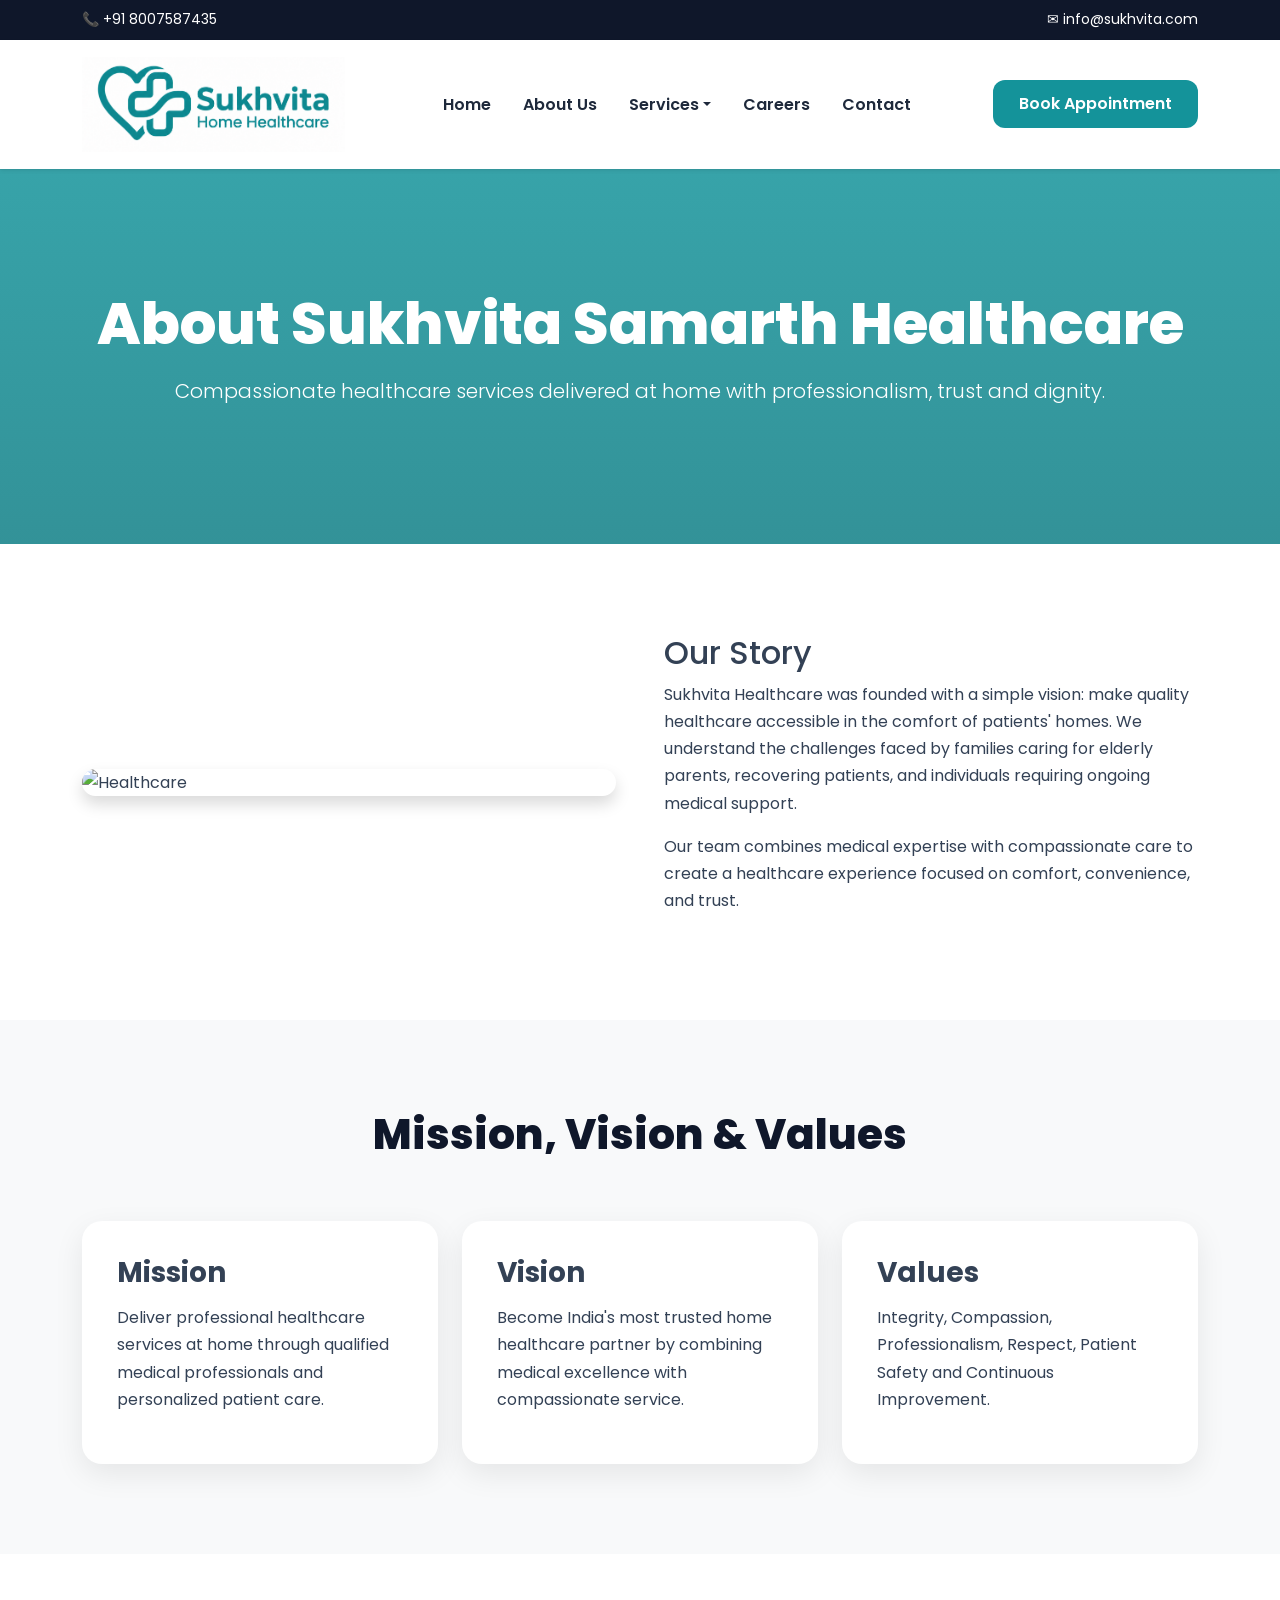
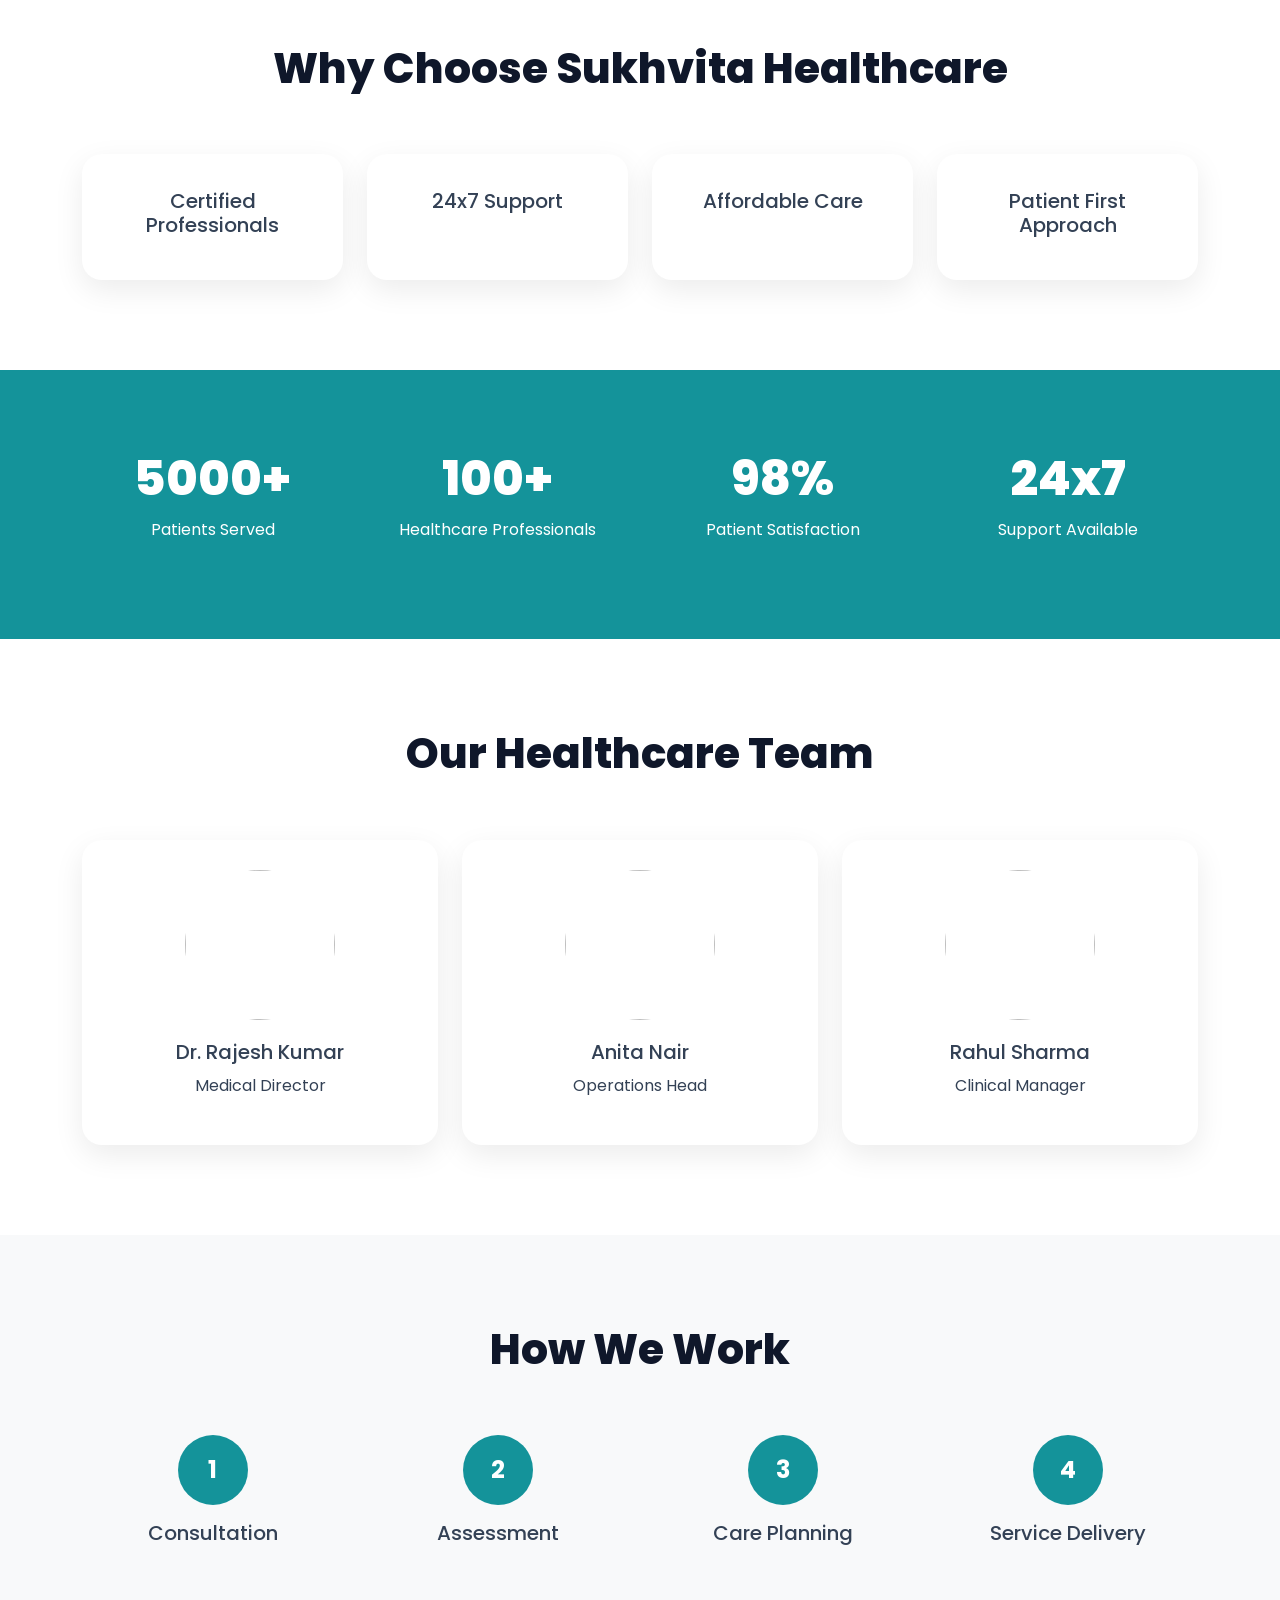
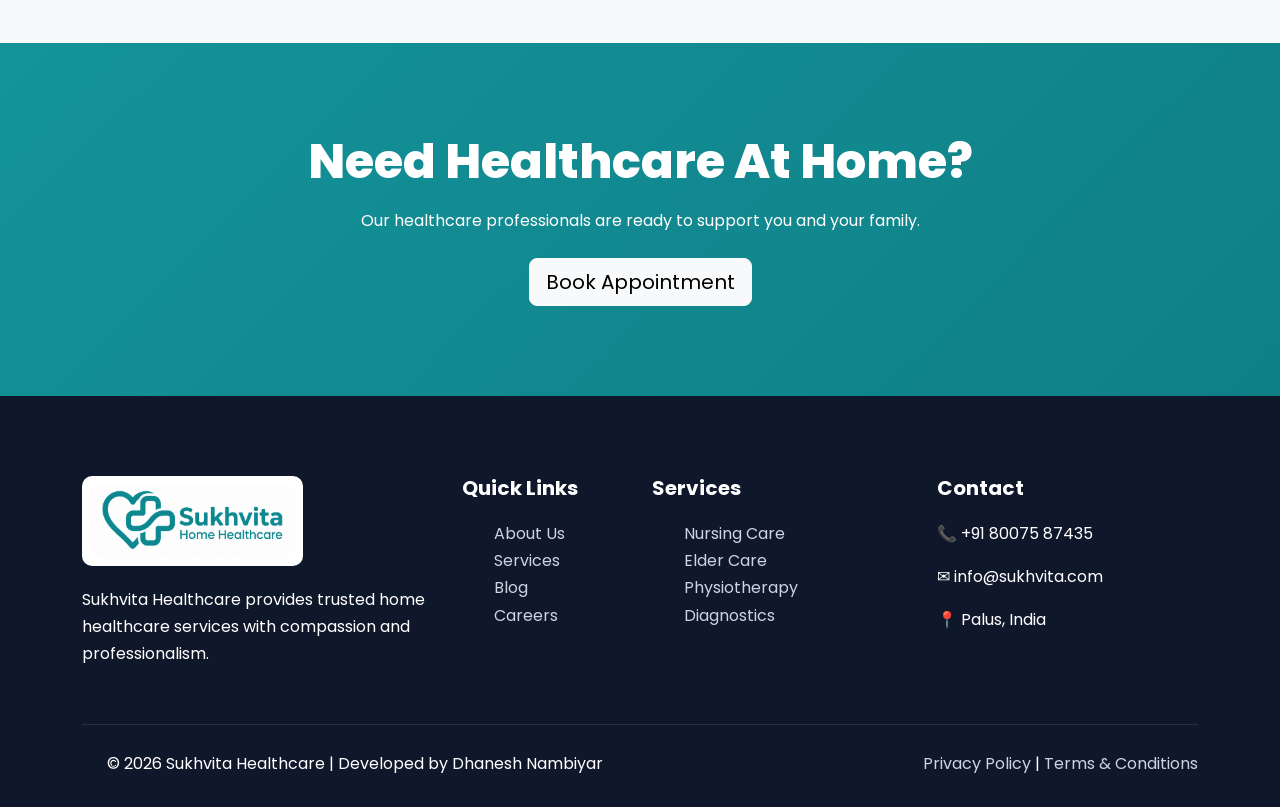
==== about.html @ 696191a9 "Initial commit" ====
<!DOCTYPE html>
<html lang="en">
<head>
<meta charset="UTF-8">
<meta name="viewport" content="width=device-width, initial-scale=1.0">
<title>About Us | Sukhvita Healthcare</title>

<link href="https://fonts.googleapis.com/css2?family=Poppins:wght@300;400;500;600;700;800&display=swap" rel="stylesheet">
<link href="https://cdn.jsdelivr.net/npm/bootstrap@5.3.3/dist/css/bootstrap.min.css" rel="stylesheet">
<link rel="stylesheet" href="css/styles.css">
</head>

<body>
<!-- Top bar Start -->
<div class="top-bar">
  <div class="container d-flex justify-content-between">
    <div>📞 +91 8007587435</div>
    <div>✉ info@sukhvita.com</div>
  </div>
</div>
<!-- Top bar Start -->

<!-- Navbar Start -->
<nav class="navbar navbar-expand-lg navbar-light bg-white sticky-top shadow-sm">
<div class="container">
<a class="navbar-brand" href="index.html">
<img src="images/logo.png" alt="Sukhvita Healthcare">
</a>

<button class="navbar-toggler" type="button" data-bs-toggle="collapse" data-bs-target="#navbarNav">
<span class="navbar-toggler-icon"></span>
</button>

<div class="collapse navbar-collapse" id="navbarNav">
<ul class="navbar-nav mx-auto">

<li class="nav-item"><a class="nav-link" href="index.html">Home</a></li>
<li class="nav-item"><a class="nav-link active" href="about.html">About Us</a></li>

<li class="nav-item dropdown">
<a class="nav-link dropdown-toggle" href="#" role="button" data-bs-toggle="dropdown">Services</a>
<ul class="dropdown-menu">
<li><a class="dropdown-item" href="nursing-care.html">Nursing Care</a></li>
<li><a class="dropdown-item" href="elder-care.html">Elder Care</a></li>
<li><a class="dropdown-item" href="physiotherapy.html">Physiotherapy</a></li>
<li><a class="dropdown-item" href="diagnostics.html">Diagnostics</a></li>
<li><a class="dropdown-item" href="caregiver.html">Caregiver Services</a></li>
<li><a class="dropdown-item" href="doctor-visit.html">Doctor Visit</a></li>
<li><a class="dropdown-item" href="medical-equipment.html">Medical Equipment Rental</a></li>
</ul>
</li>

<li class="nav-item"><a class="nav-link" href="careers.html">Careers</a></li>
<li class="nav-item"><a class="nav-link" href="contact.html">Contact</a></li>

</ul>

<a href="book-appointment.html" class="btn btn-brand">Book Appointment</a>
</div>
</div>
</nav>

<!-- Navbar End -->

<section class="page-hero">
<div class="container">
<h1>About Sukhvita Samarth Healthcare</h1>
<p class="lead mt-3">Compassionate healthcare services delivered at home with professionalism, trust and dignity.</p>
</div>
</section>

<section class="page-section">
<div class="container">
<div class="row align-items-center g-5">
<div class="col-lg-6">
<img class="img-fluid rounded-4 shadow" src="https://images.unsplash.com/photo-1584515933487-779824d29309?w=1200" alt="Healthcare">
</div>
<div class="col-lg-6">
<h2>Our Story</h2>
<p>
Sukhvita Healthcare was founded with a simple vision: make quality healthcare accessible in the comfort of patients' homes.
We understand the challenges faced by families caring for elderly parents, recovering patients, and individuals requiring ongoing medical support.
</p>
<p>
Our team combines medical expertise with compassionate care to create a healthcare experience focused on comfort, convenience, and trust.
</p>
</div>
</div>
</div>
</section>

<section class="page-section bg-light">
<div class="container">
<div class="section-heading">
<h2>Mission, Vision & Values</h2>
</div>

<div class="row g-4">
<div class="col-lg-4">
<div class="info-card">
<h3>Mission</h3>
<p>Deliver professional healthcare services at home through qualified medical professionals and personalized patient care.</p>
</div>
</div>

<div class="col-lg-4">
<div class="info-card">
<h3>Vision</h3>
<p>Become India's most trusted home healthcare partner by combining medical excellence with compassionate service.</p>
</div>
</div>

<div class="col-lg-4">
<div class="info-card">
<h3>Values</h3>
<p>Integrity, Compassion, Professionalism, Respect, Patient Safety and Continuous Improvement.</p>
</div>
</div>
</div>
</div>
</section>

<section class="page-section">
<div class="container">
<div class="section-heading">
<h2>Why Choose Sukhvita Healthcare</h2>
</div>

<div class="row g-4">
<div class="col-md-3"><div class="feature-box"><h5>Certified Professionals</h5></div></div>
<div class="col-md-3"><div class="feature-box"><h5>24x7 Support</h5></div></div>
<div class="col-md-3"><div class="feature-box"><h5>Affordable Care</h5></div></div>
<div class="col-md-3"><div class="feature-box"><h5>Patient First Approach</h5></div></div>
</div>
</div>
</section>

<section class="stats-section">
<div class="container">
<div class="row text-center">
<div class="col-md-3 stat-box"><h2>5000+</h2><p>Patients Served</p></div>
<div class="col-md-3 stat-box"><h2>100+</h2><p>Healthcare Professionals</p></div>
<div class="col-md-3 stat-box"><h2>98%</h2><p>Patient Satisfaction</p></div>
<div class="col-md-3 stat-box"><h2>24x7</h2><p>Support Available</p></div>
</div>
</div>
</section>

<section class="page-section">
<div class="container">
<div class="section-heading">
<h2>Our Healthcare Team</h2>
</div>

<div class="row g-4">
<div class="col-md-4">
<div class="team-card">
<img src="https://randomuser.me/api/portraits/men/32.jpg" alt="">
<h5>Dr. Rajesh Kumar</h5>
<p>Medical Director</p>
</div>
</div>

<div class="col-md-4">
<div class="team-card">
<img src="https://randomuser.me/api/portraits/women/44.jpg" alt="">
<h5>Anita Nair</h5>
<p>Operations Head</p>
</div>
</div>

<div class="col-md-4">
<div class="team-card">
<img src="https://randomuser.me/api/portraits/men/68.jpg" alt="">
<h5>Rahul Sharma</h5>
<p>Clinical Manager</p>
</div>
</div>
</div>
</div>
</section>

<section class="page-section bg-light">
<div class="container">
<div class="section-heading">
<h2>How We Work</h2>
</div>

<div class="row text-center">
<div class="col-md-3"><div class="timeline-number">1</div><h5 class="mt-3">Consultation</h5></div>
<div class="col-md-3"><div class="timeline-number">2</div><h5 class="mt-3">Assessment</h5></div>
<div class="col-md-3"><div class="timeline-number">3</div><h5 class="mt-3">Care Planning</h5></div>
<div class="col-md-3"><div class="timeline-number">4</div><h5 class="mt-3">Service Delivery</h5></div>
</div>
</div>
</section>

<section class="cta-section">
<div class="container">
<h2>Need Healthcare At Home?</h2>
<p class="mt-3 mb-4">Our healthcare professionals are ready to support you and your family.</p>
<a href="book-appointment.html" class="btn btn-light btn-lg">Book Appointment</a>
</div>
</section>

<!--Footer Start-->
<footer>
<div class="container">
<div class="row">

<div class="col-lg-4">
<img src="images/logo.png" class="footer-logo" alt="Logo">
<p>Sukhvita Healthcare provides trusted home healthcare services with compassion and professionalism.</p>
</div>

<div class="col-lg-2">
<h5 class="footer-title">Quick Links</h5>
<ul>
<li><a href="about.html">About Us</a></li>
<li><a href="services.html">Services</a></li>
<li><a href="blog.html">Blog</a></li>
<li><a href="careers.html">Careers</a></li>
</ul>
</div>

<div class="col-lg-3">
<h5 class="footer-title">Services</h5>
<ul>
<li><a href="nursing-care.html">Nursing Care</a></li>
<li><a href="elder-care.html">Elder Care</a></li>
<li><a href="physiotherapy.html">Physiotherapy</a></li>
<li><a href="diagnostics.html">Diagnostics</a></li>
</ul>
</div>

<div class="col-lg-3">
<h5 class="footer-title">Contact</h5>
<p>📞 +91 80075 87435</p>
<p>✉ info@sukhvita.com</p>
<p>📍 Palus, India</p>
</div>

</div>

<div class="footer-bottom">
<div class="row">
<div class="col-md-6">© 2026 Sukhvita Healthcare | Developed by Dhanesh Nambiyar</div>
<div class="col-md-6 text-md-end">
<a href="privacy-policy.html">Privacy Policy</a> |
<a href="terms-conditions.html">Terms & Conditions</a>
</div>
</div>
</div>

</div>
</footer>

<!-- Footer End -->

<script src="https://cdn.jsdelivr.net/npm/bootstrap@5.3.3/dist/js/bootstrap.bundle.min.js"></script>
</body>
</html>
---- css/styles.css ----
/* ==================================================
   Swami Samarth Healthcare - Enterprise Theme
   Portea Inspired Healthcare UI
   ================================================== */

:root{
  --primary:#14939A;
  --primary-dark:#0F7F86;
  --primary-light:#EAF9FA;
  --secondary:#0F172A;
  --accent:#22C55E;
  --white:#FFFFFF;
  --light:#F8FAFC;
  --gray:#64748B;
  --border:#E2E8F0;
  --shadow:0 10px 30px rgba(0,0,0,.08);
  --radius:16px;
}

*{margin:0;padding:0;box-sizing:border-box}
html{scroll-behavior:smooth}
body{
  font-family:'Poppins',sans-serif;
  color:#334155;
  line-height:1.7;
  background:#fff;
}

img{max-width:100%;display:block}
a{text-decoration:none}
ul{list-style:none}

.container-xl-custom{
  max-width:1320px;
  margin:auto;
  padding:0 15px;
}

/* Header */
.top-bar{
  background:var(--secondary);
  color:#fff;
  padding:8px 0;
  font-size:14px;
}

.navbar{
  padding:12px 0!important;
}

.navbar-brand img{
  height:95px;
}

.nav-link{
  font-weight:600;
  color:#1e293b!important;
  padding:.8rem 1rem!important;
}

.nav-link:hover{
  color:var(--primary)!important;
}

.dropdown-menu{
  border:none;
  border-radius:14px;
  box-shadow:var(--shadow);
  padding:12px;
}

.dropdown-item{
  border-radius:10px;
  padding:10px 14px;
}

.dropdown-item:hover{
  background:var(--primary-light);
  color:var(--primary);
}

/* Buttons */
.btn-brand{
  background:var(--primary);
  color:#fff;
  border:none;
  border-radius:12px;
  padding:12px 26px;
  font-weight:600;
}

.btn-brand:hover{
  background:var(--primary-dark);
  color:#fff;
}

.btn-outline-brand{
  border:2px solid var(--primary);
  color:var(--primary);
  border-radius:12px;
  padding:12px 26px;
  font-weight:600;
}

.btn-outline-brand:hover{
  background:var(--primary);
  color:#fff;
}

/* Hero */
.hero-section{
  padding:100px 0;
  background:linear-gradient(135deg,#f8ffff,#eaf9fa);
}

.hero-badge{
  display:inline-block;
  background:var(--primary-light);
  color:var(--primary);
  padding:10px 18px;
  border-radius:50px;
  font-weight:600;
}

.hero-section h1{
  font-size:64px;
  line-height:1.15;
  font-weight:800;
  margin:20px 0;
  color:#0f172a;
}

.hero-section p{
  font-size:18px;
  color:#64748b;
}

.hero-image{
  border-radius:24px;
  box-shadow:var(--shadow);
}

/* Generic Sections */
.section-padding{
  padding:90px 0;
}

.section-heading{
  text-align:center;
  margin-bottom:60px;
}

.section-heading h2{
  font-size:42px;
  font-weight:800;
  color:#0f172a;
}

.section-heading p{
  color:#64748b;
  max-width:700px;
  margin:auto;
}

/* Service Cards */
.service-card{
  background:#fff;
  border-radius:20px;
  overflow:hidden;
  box-shadow:var(--shadow);
  transition:.3s;
  height:100%;
}

.service-card:hover{
  transform:translateY(-8px);
}

.service-card img{
  width:100%;
  height:240px;
  object-fit:cover;
}

.service-card-content{
  padding:24px;
}

.service-card h4{
  font-weight:700;
  margin-bottom:10px;
}

/* About */
.page-hero{
  padding:120px 0;
  color:#fff;
  text-align:center;
  background:
  linear-gradient(rgba(20,147,154,.85),rgba(15,127,134,.85)),
  url('https://images.unsplash.com/photo-1584515933487-779824d29309?w=1600');
  background-size:cover;
  background-position:center;
}

.page-hero h1{
  font-size:58px;
  font-weight:800;
}

.page-section{
  padding:90px 0;
}

.info-card{
  background:#fff;
  padding:35px;
  border-radius:20px;
  box-shadow:var(--shadow);
  height:100%;
}

.info-card h3{
  margin-bottom:15px;
  font-weight:700;
}

.feature-box{
  background:#fff;
  border-radius:20px;
  padding:35px;
  text-align:center;
  box-shadow:var(--shadow);
  height:100%;
}

.feature-icon{
  width:70px;
  height:70px;
  border-radius:50%;
  background:var(--primary-light);
  display:flex;
  align-items:center;
  justify-content:center;
  margin:0 auto 15px;
  font-size:28px;
}

/* Stats */
.stats-section{
  background:var(--primary);
  color:#fff;
  padding:80px 0;
}

.stat-box h2{
  font-size:48px;
  font-weight:800;
}

/* Team */
.team-card{
  text-align:center;
  padding:30px;
  border-radius:20px;
  box-shadow:var(--shadow);
  background:#fff;
}

.team-card img{
  width:150px;
  height:150px;
  border-radius:50%;
  object-fit:cover;
  margin:0 auto 20px;
}

/* Timeline */
.timeline-step{
  text-align:center;
  padding:30px;
}

.timeline-number{
  width:70px;
  height:70px;
  border-radius:50%;
  background:var(--primary);
  color:#fff;
  display:flex;
  align-items:center;
  justify-content:center;
  margin:auto;
  font-size:24px;
  font-weight:700;
}

/* Testimonials */
.testimonial-card{
  background:#fff;
  padding:40px;
  border-radius:20px;
  box-shadow:var(--shadow);
  text-align:center;
  max-width:850px;
  margin:auto;
}

.testimonial-card img{
  width:90px;
  height:90px;
  border-radius:50%;
  margin:auto auto 15px;
}

/* FAQ */
.accordion-item{
  border:none!important;
  margin-bottom:12px;
  border-radius:16px!important;
  overflow:hidden;
  box-shadow:var(--shadow);
}

.accordion-button{
  font-weight:600;
}

/* Forms */
.form-section{
  background:#f8fafc;
}

.form-card{
  background:#fff;
  padding:40px;
  border-radius:20px;
  box-shadow:var(--shadow);
}

.form-control,
.form-select{
  padding:14px;
  border-radius:12px;
}

/* CTA */
.cta-section{
  background:linear-gradient(135deg,var(--primary),var(--primary-dark));
  color:#fff;
  padding:90px 0;
  text-align:center;
}

.cta-section h2{
  font-size:48px;
  font-weight:800;
}

/* Blog */
.blog-card{
  background:#fff;
  border-radius:20px;
  overflow:hidden;
  box-shadow:var(--shadow);
  height:100%;
}

.blog-card img{
  height:240px;
  object-fit:cover;
  width:100%;
}

.blog-content{
  padding:25px;
}

/* Careers */
.job-card{
  padding:30px;
  border-radius:20px;
  box-shadow:var(--shadow);
  background:#fff;
  margin-bottom:25px;
}

/* Contact */
.contact-card{
  background:#fff;
  padding:30px;
  border-radius:20px;
  box-shadow:var(--shadow);
  height:100%;
}

/* Footer */
footer{
  background:#0f172a;
  color:#fff;
  padding:80px 0 30px;
}

.footer-logo{
  height:90px;
  background:#fff;
  border-radius:10px;
  padding:8px;
  margin-bottom:20px;
}

.footer-title{
  font-weight:700;
  margin-bottom:20px;
}

footer a{
  color:#cbd5e1;
}

footer a:hover{
  color:#fff;
}

.footer-bottom{
  border-top:1px solid rgba(255,255,255,.1);
  margin-top:40px;
  padding-top:25px;
  text-align:center;
}

/* Floating WhatsApp */
.whatsapp-float{
  position:fixed;
  right:20px;
  bottom:20px;
  z-index:999;
  width:60px;
  height:60px;
  border-radius:50%;
  display:flex;
  align-items:center;
  justify-content:center;
  background:#25D366;
  color:#fff;
  font-size:28px;
  box-shadow:var(--shadow);
}

/* Animations */
.service-card,
.feature-box,
.team-card,
.blog-card{
  transition:all .3s ease;
}

.team-card:hover,
.blog-card:hover,
.feature-box:hover{
  transform:translateY(-6px);
}

/* Responsive */
@media(max-width:1200px){
  .hero-section h1{font-size:52px}
}

@media(max-width:992px){
  .navbar-brand img{height:75px}
  .hero-section{
    text-align:center;
    padding:70px 0;
  }
  .hero-section h1{
    font-size:42px;
  }
  .hero-image{
    margin-top:30px;
  }
  .page-hero h1{
    font-size:42px;
  }
}

@media(max-width:768px){
  .section-heading h2{
    font-size:32px;
  }
  .hero-section h1{
    font-size:34px;
  }
  .cta-section h2{
    font-size:32px;
  }
  .page-hero{
    padding:90px 0;
  }
}

@media(max-width:576px){
  .navbar-brand img{
    height:65px;
  }
  .hero-section h1{
    font-size:30px;
  }
  .section-padding,
  .page-section{
    padding:60px 0;
  }
}
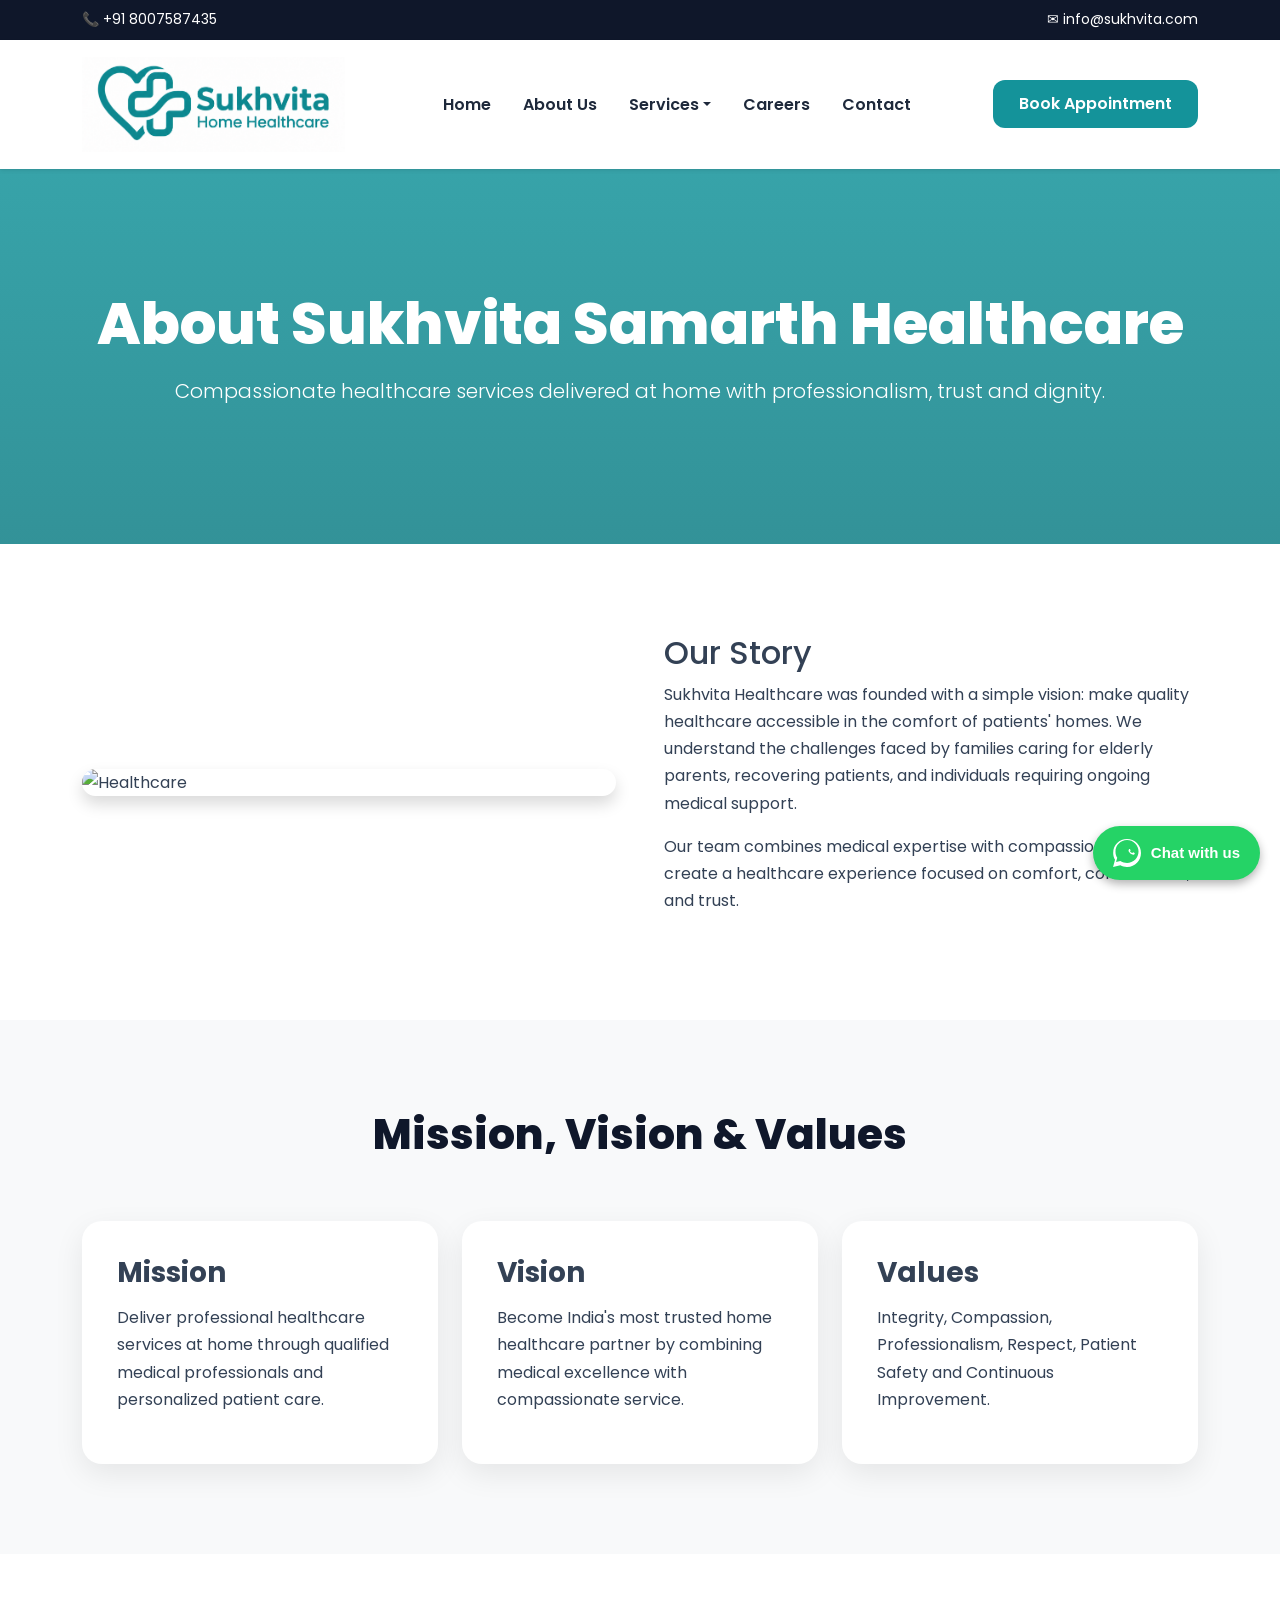
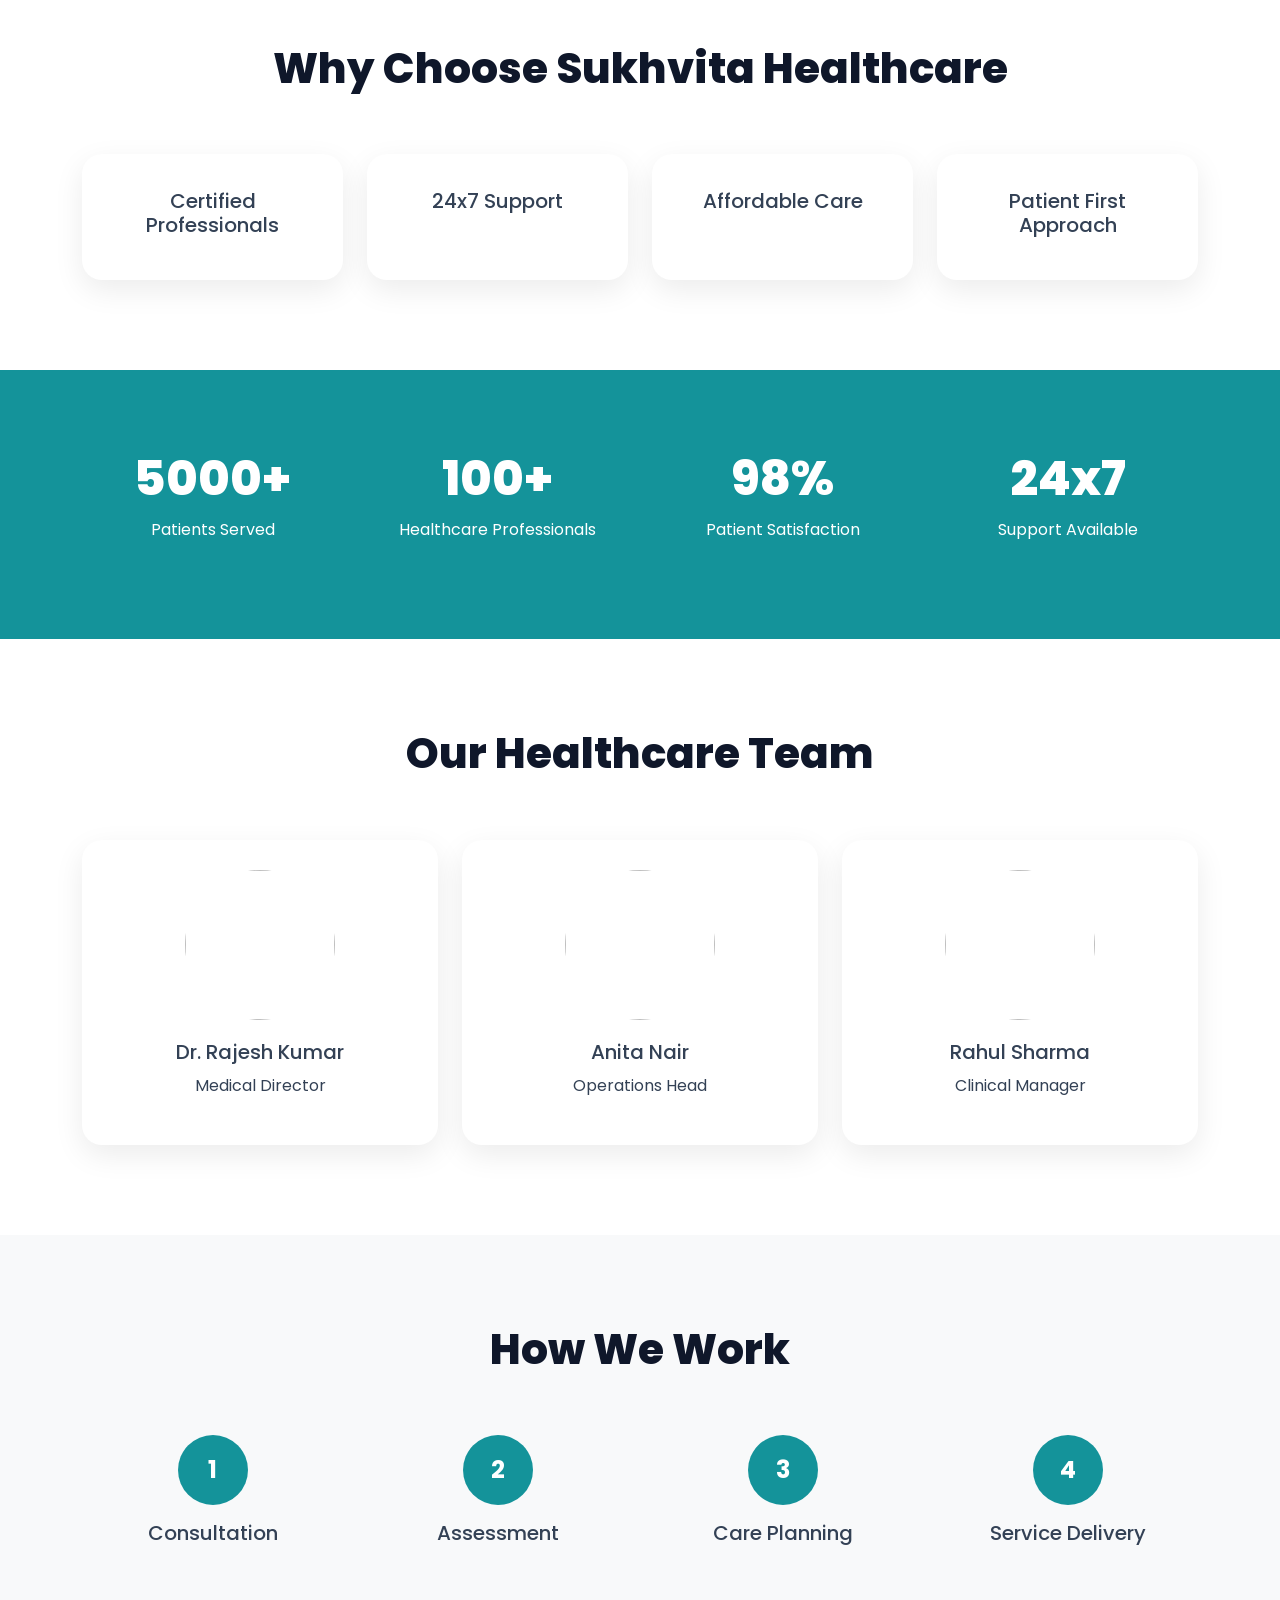
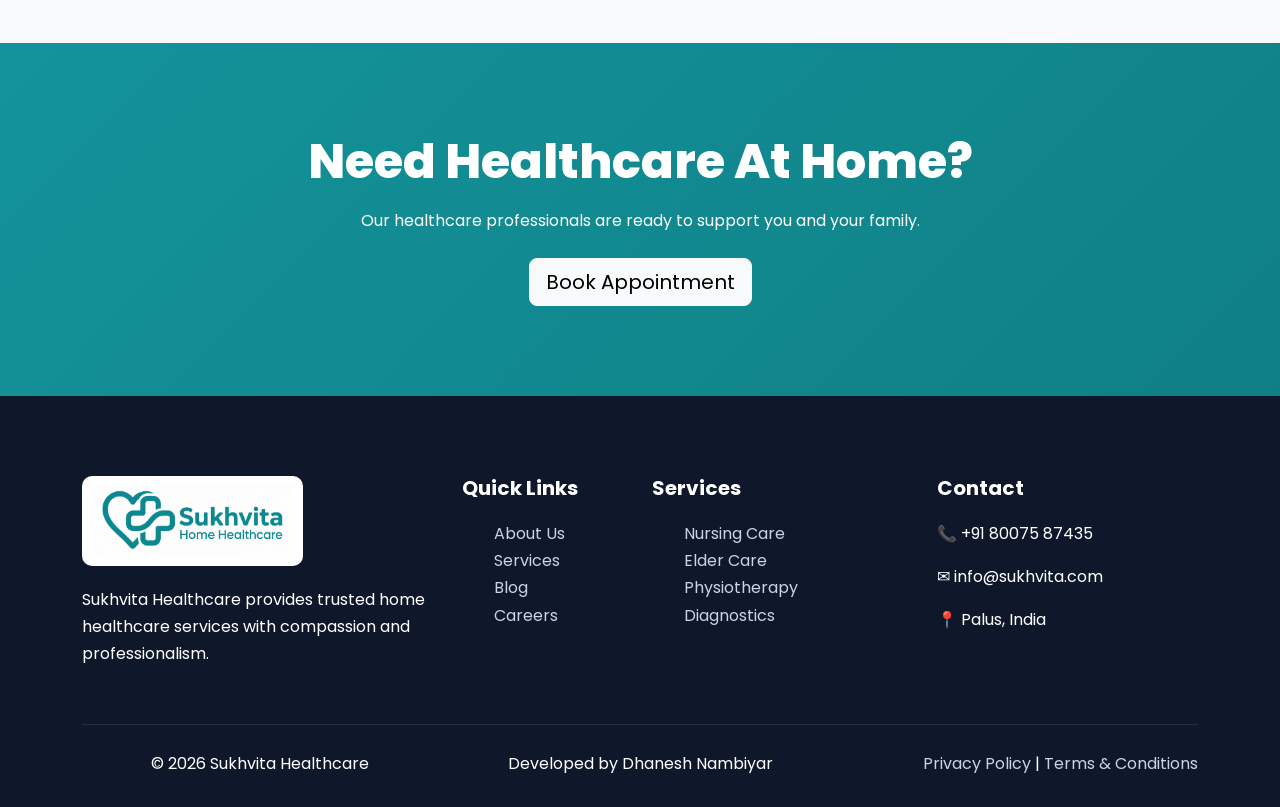
==== commit f0216dcc: "Whatsapp button added to about and nursing page" ====
--- a/about.html
+++ b/about.html
@@ -8,6 +8,7 @@
 <link href="https://fonts.googleapis.com/css2?family=Poppins:wght@300;400;500;600;700;800&display=swap" rel="stylesheet">
 <link href="https://cdn.jsdelivr.net/npm/bootstrap@5.3.3/dist/css/bootstrap.min.css" rel="stylesheet">
 <link rel="stylesheet" href="css/styles.css">
+<link rel="stylesheet" href="css/toggle-button-styles.css">
 </head>
 
 <body>
@@ -237,15 +238,16 @@
 <h5 class="footer-title">Contact</h5>
 <p>📞 +91 80075 87435</p>
 <p>✉ info@sukhvita.com</p>
-<p>📍 Palus, India</p>
+<p>📍 Palus, India </p>
 </div>
 
 </div>
 
 <div class="footer-bottom">
 <div class="row">
-<div class="col-md-6">© 2026 Sukhvita Healthcare | Developed by Dhanesh Nambiyar</div>
-<div class="col-md-6 text-md-end">
+<div class="col-md-4">© 2026 Sukhvita Healthcare</div>
+<div class="col-md-4">Developed by Dhanesh Nambiyar</div>
+<div class="col-md-4 text-md-end">
 <a href="privacy-policy.html">Privacy Policy</a> |
 <a href="terms-conditions.html">Terms & Conditions</a>
 </div>
@@ -256,6 +258,15 @@
 </footer>
 
 <!-- Footer End -->
+
+<!-- WhatsApp Floating button -->
+ <a href="https://wa.me/918007587435?text=Hello..!%20I%20want%20to%20know%20more." class="whatsapp-btn" target="_blank" rel="noopener noreferrer">
+  <svg viewBox="0 0 24 24">
+    <path d="M.057 24l1.687-6.163c-1.041-1.804-1.588-3.849-1.587-5.946C.06 5.348 5.397.01 12.008.01c3.202.001 6.212 1.246 8.477 3.513 2.266 2.268 3.507 5.28 3.505 8.484-.004 6.657-5.34 11.997-11.953 11.997-2.005-.001-3.973-.502-5.713-1.457L0 24zm6.59-4.846c1.66.986 3.288 1.479 5.362 1.48 5.432-.001 9.865-4.437 9.868-9.87.001-2.63-1.013-5.101-2.856-6.947C17.117 1.97 14.643.955 12.012.955c-5.437 0-9.87 4.432-9.873 9.865-.001 2.13.564 3.791 1.484 5.353l-.997 3.642 3.73-.978zm11.567-7.29c-.319-.16-.777-.383-.897-.426-.12-.043-.207-.064-.294.064-.087.128-.337.426-.413.512-.076.085-.152.096-.272.032-.12-.064-.507-.187-.965-.596-.356-.318-.597-.711-.667-.831-.07-.12-.008-.185.053-.245.055-.054.12-.14.18-.21.059-.069.079-.117.119-.197.04-.079.02-.149-.01-.212-.03-.063-.294-.707-.403-.969-.106-.256-.214-.221-.294-.225-.076-.004-.163-.004-.25-.004-.087 0-.228.032-.347.16-.12.128-.456.446-.456 1.087 0 .64.467 1.257.532 1.342.065.085.918 1.402 2.226 1.966.311.134.554.214.743.274.313.1.597.085.823.052.25-.037.777-.317.886-.623.11-.306.11-.569.076-.623-.033-.053-.12-.085-.24-.148z"/>
+  </svg>
+  <span class="whatsapp-text">Chat with us</span>
+</a>
+<!-- WhatsApp Floating button End-->
 
 <script src="https://cdn.jsdelivr.net/npm/bootstrap@5.3.3/dist/js/bootstrap.bundle.min.js"></script>
 </body>
--- a/css/toggle-button-styles.css
+++ b/css/toggle-button-styles.css
@@ -0,0 +1,57 @@
+/* style.css */
+.whatsapp-btn {
+  position: fixed;
+  bottom: 20px;
+  right: 20px;
+  background-color: #25D366;
+  color: white;
+  border-radius: 30px; /* Made generic capsule shape to hold text */
+  padding: 0 20px;
+  height: 54px;
+  display: flex;
+  justify-content: center;
+  align-items: center;
+  gap: 10px; /* Space between icon and text */
+  box-shadow: 0 4px 10px rgba(0, 0, 0, 0.3);
+  z-index: 9999;
+  transition: transform 0.2s ease-in-out;
+  text-decoration: none;
+  font-family: Arial, sans-serif;
+  font-weight: bold;
+  font-size: 15px;
+}
+
+.whatsapp-btn:hover {
+  transform: scale(1.05);
+}
+
+.whatsapp-btn svg {
+  width: 28px;
+  height: 28px;
+  fill: white;
+}
+
+.whatsapp-text {
+  display: inline-block;
+}
+
+/* Responsive adjustments for smaller screens */
+@media (max-width: 480px) {
+  .whatsapp-btn {
+    bottom: 15px;
+    right: 15px;
+    padding: 0;
+    width: 50px;
+    height: 50px;
+    border-radius: 50%; /* Switches back to a circle icon on tiny screens to save space */
+  }
+  
+  .whatsapp-text {
+    display: none; /* Hides text on small screens */
+  }
+
+  .whatsapp-btn svg {
+    width: 26px;
+    height: 26px;
+  }
+}
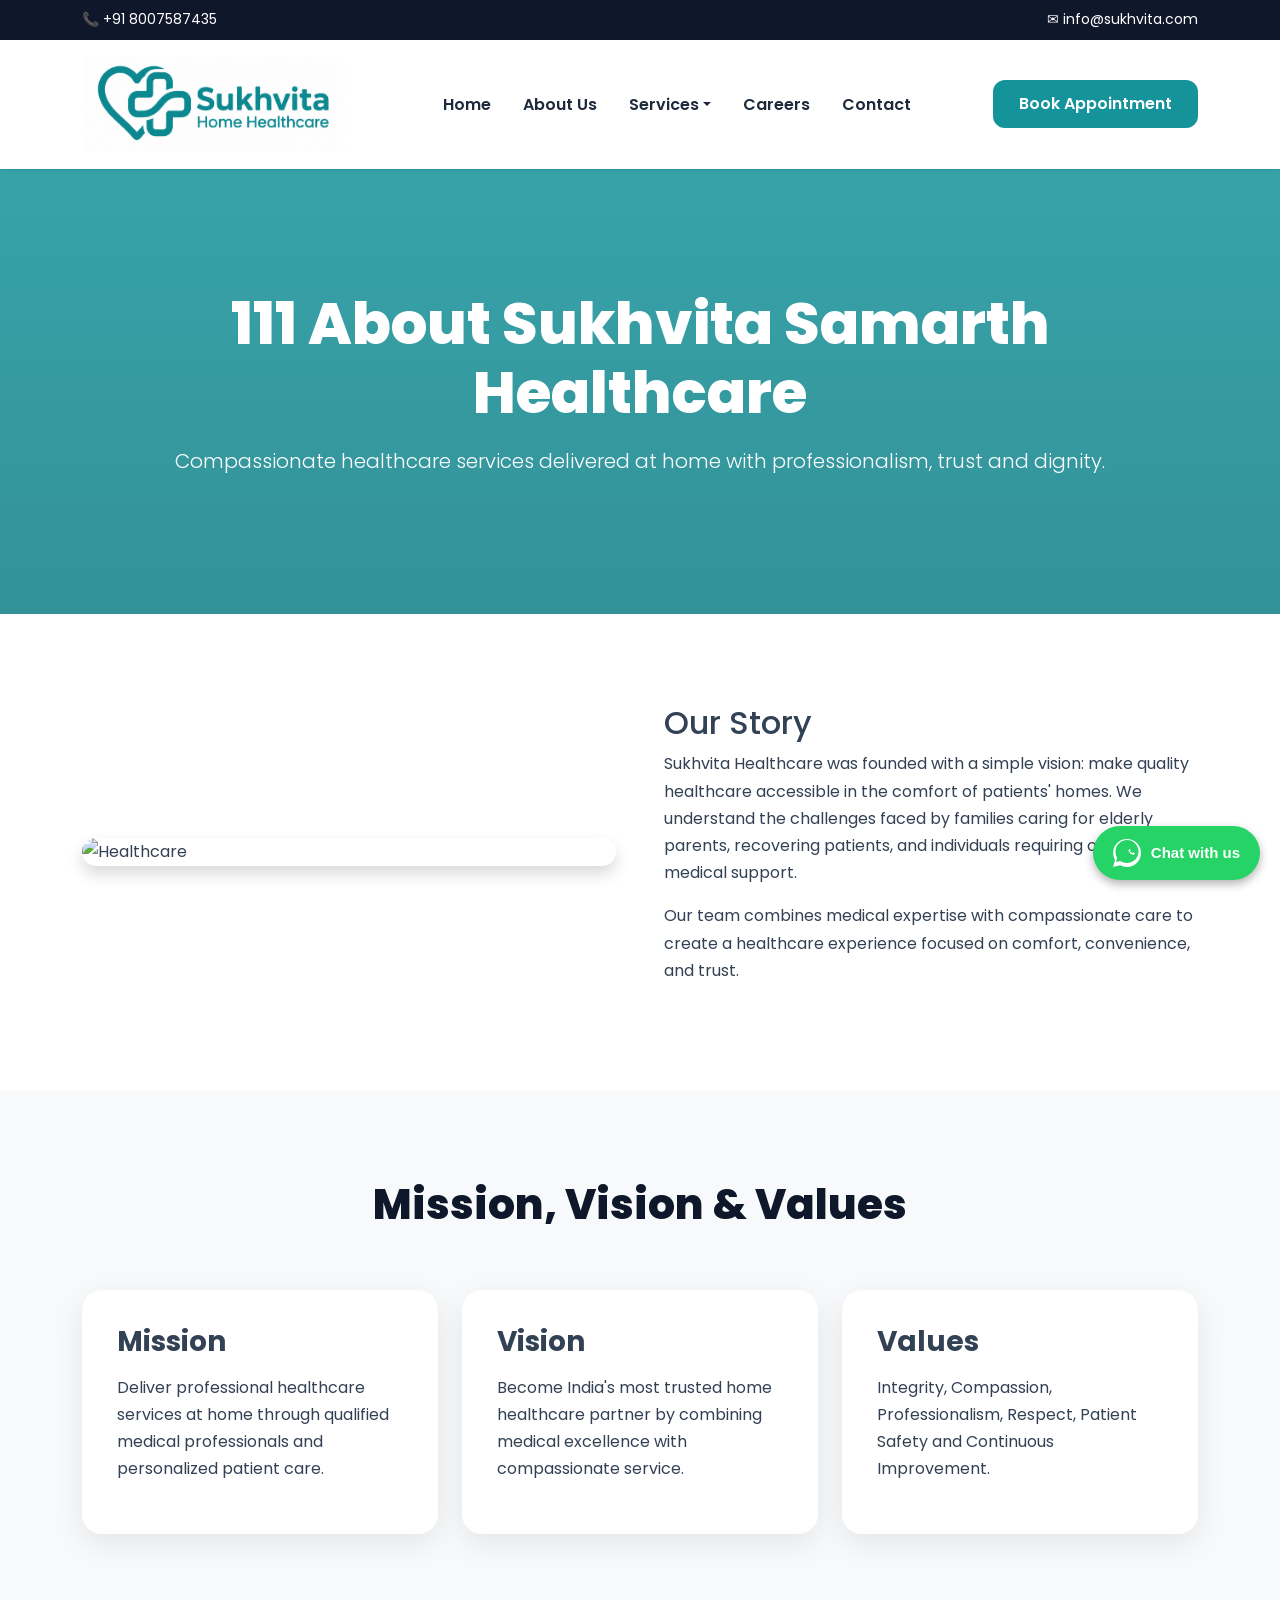
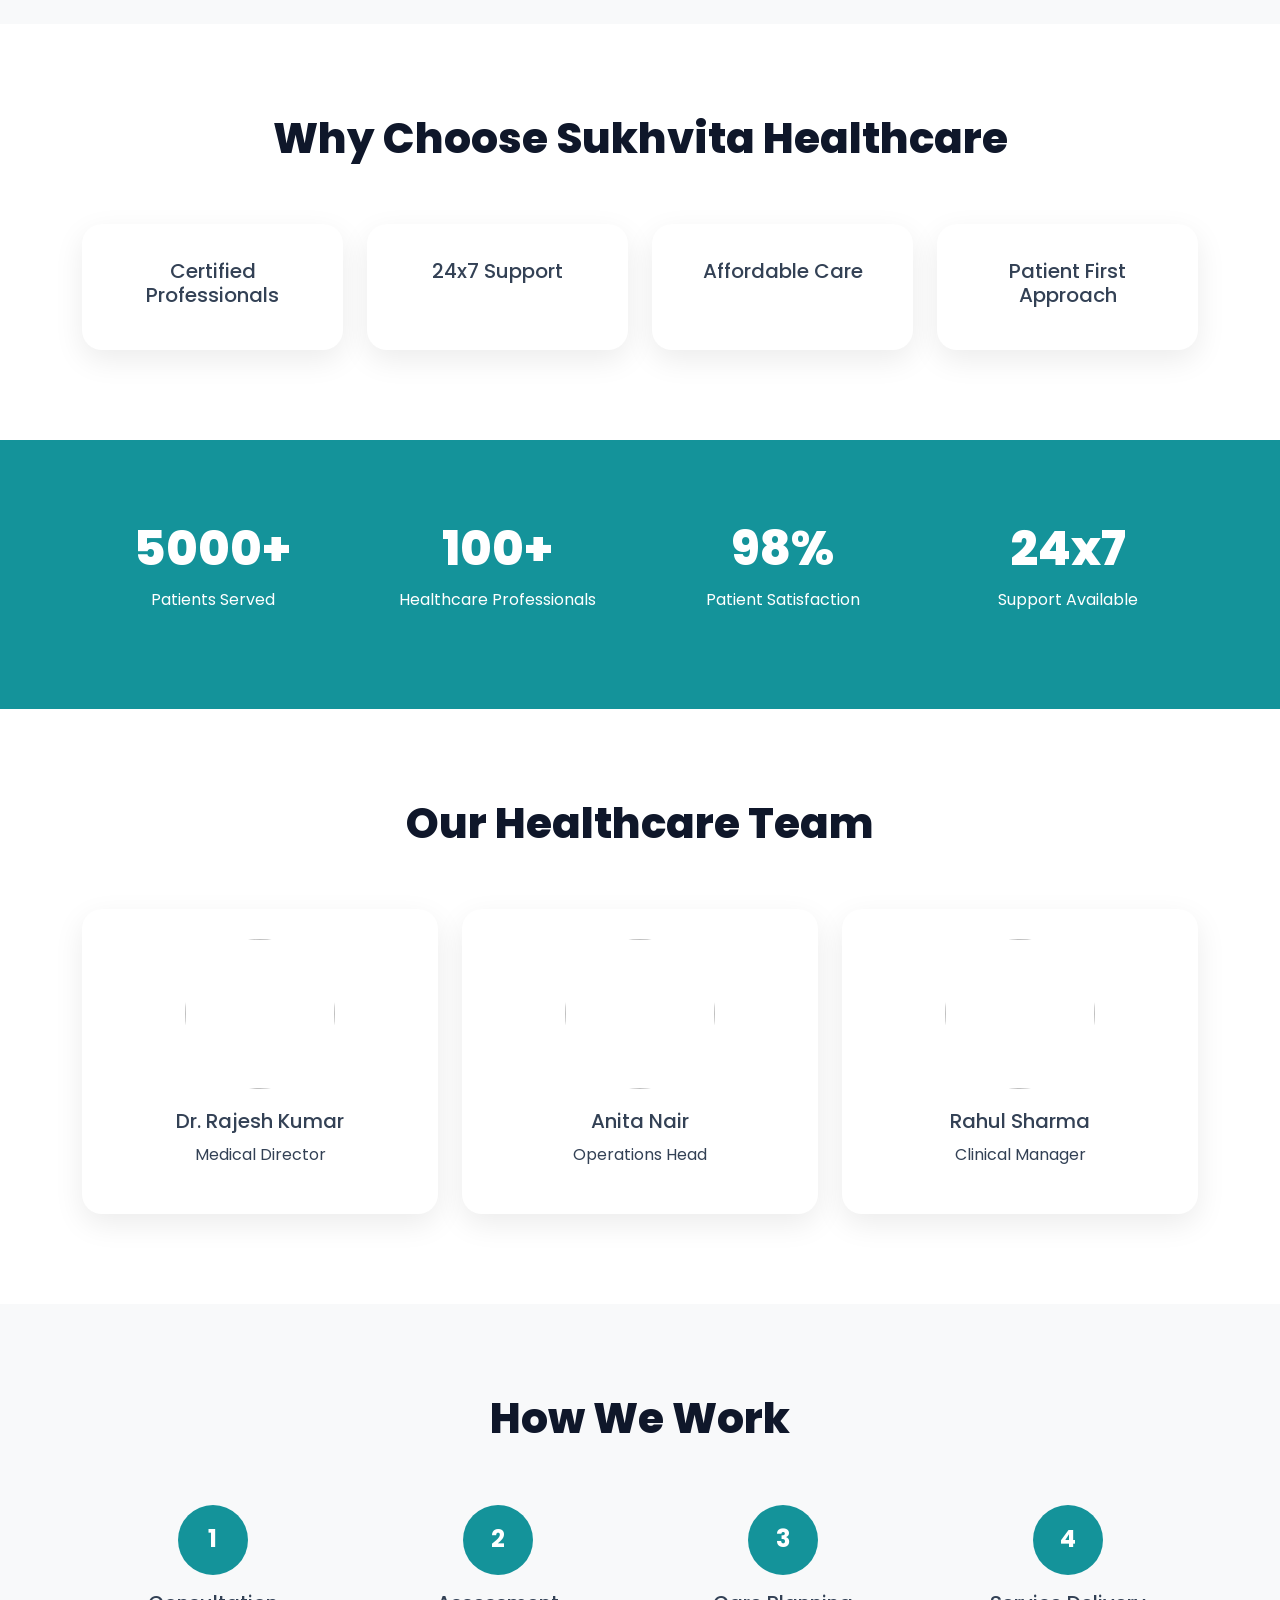
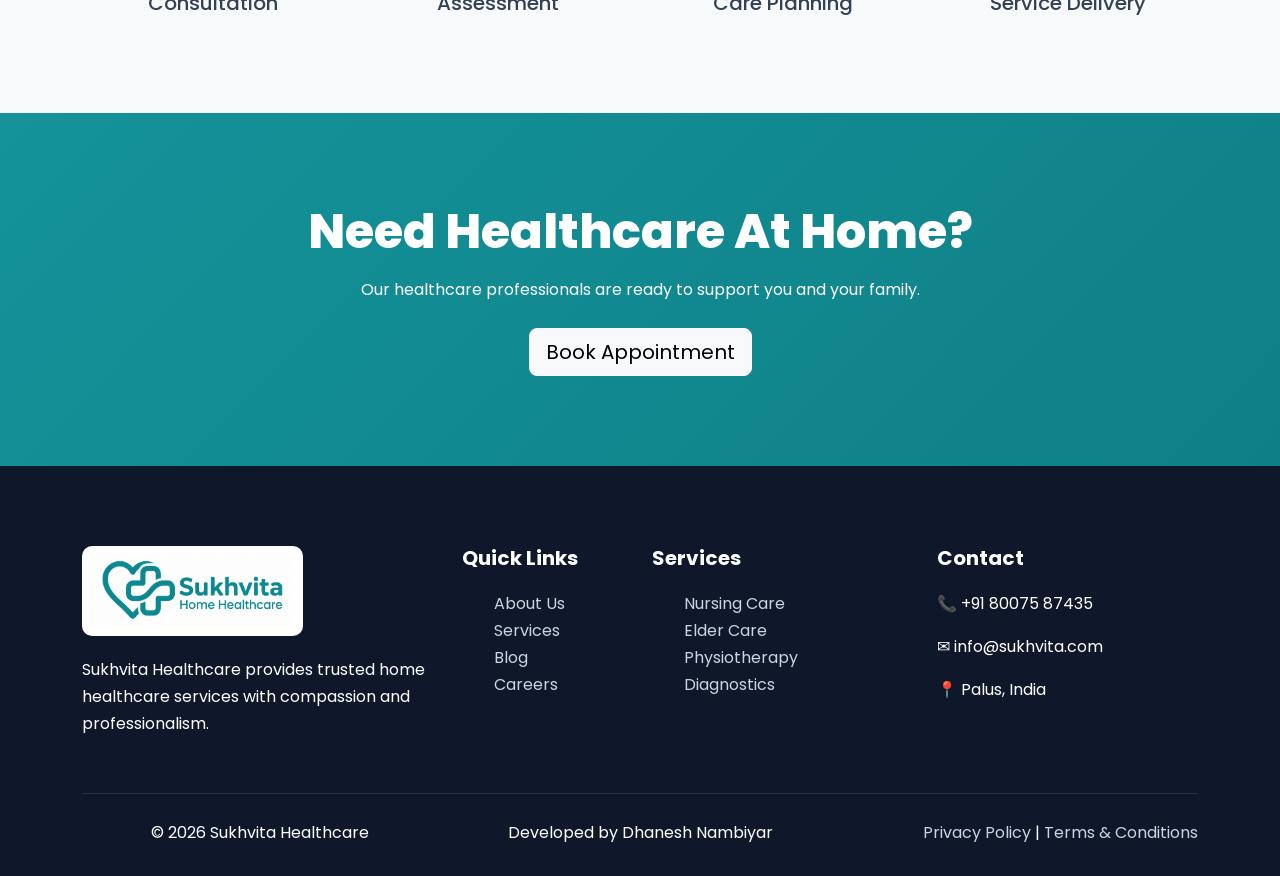
==== commit f522818b: "update" ====
--- a/about.html
+++ b/about.html
@@ -65,7 +65,7 @@
 
 <section class="page-hero">
 <div class="container">
-<h1>About Sukhvita Samarth Healthcare</h1>
+<h1>111 About Sukhvita Samarth Healthcare</h1>
 <p class="lead mt-3">Compassionate healthcare services delivered at home with professionalism, trust and dignity.</p>
 </div>
 </section>
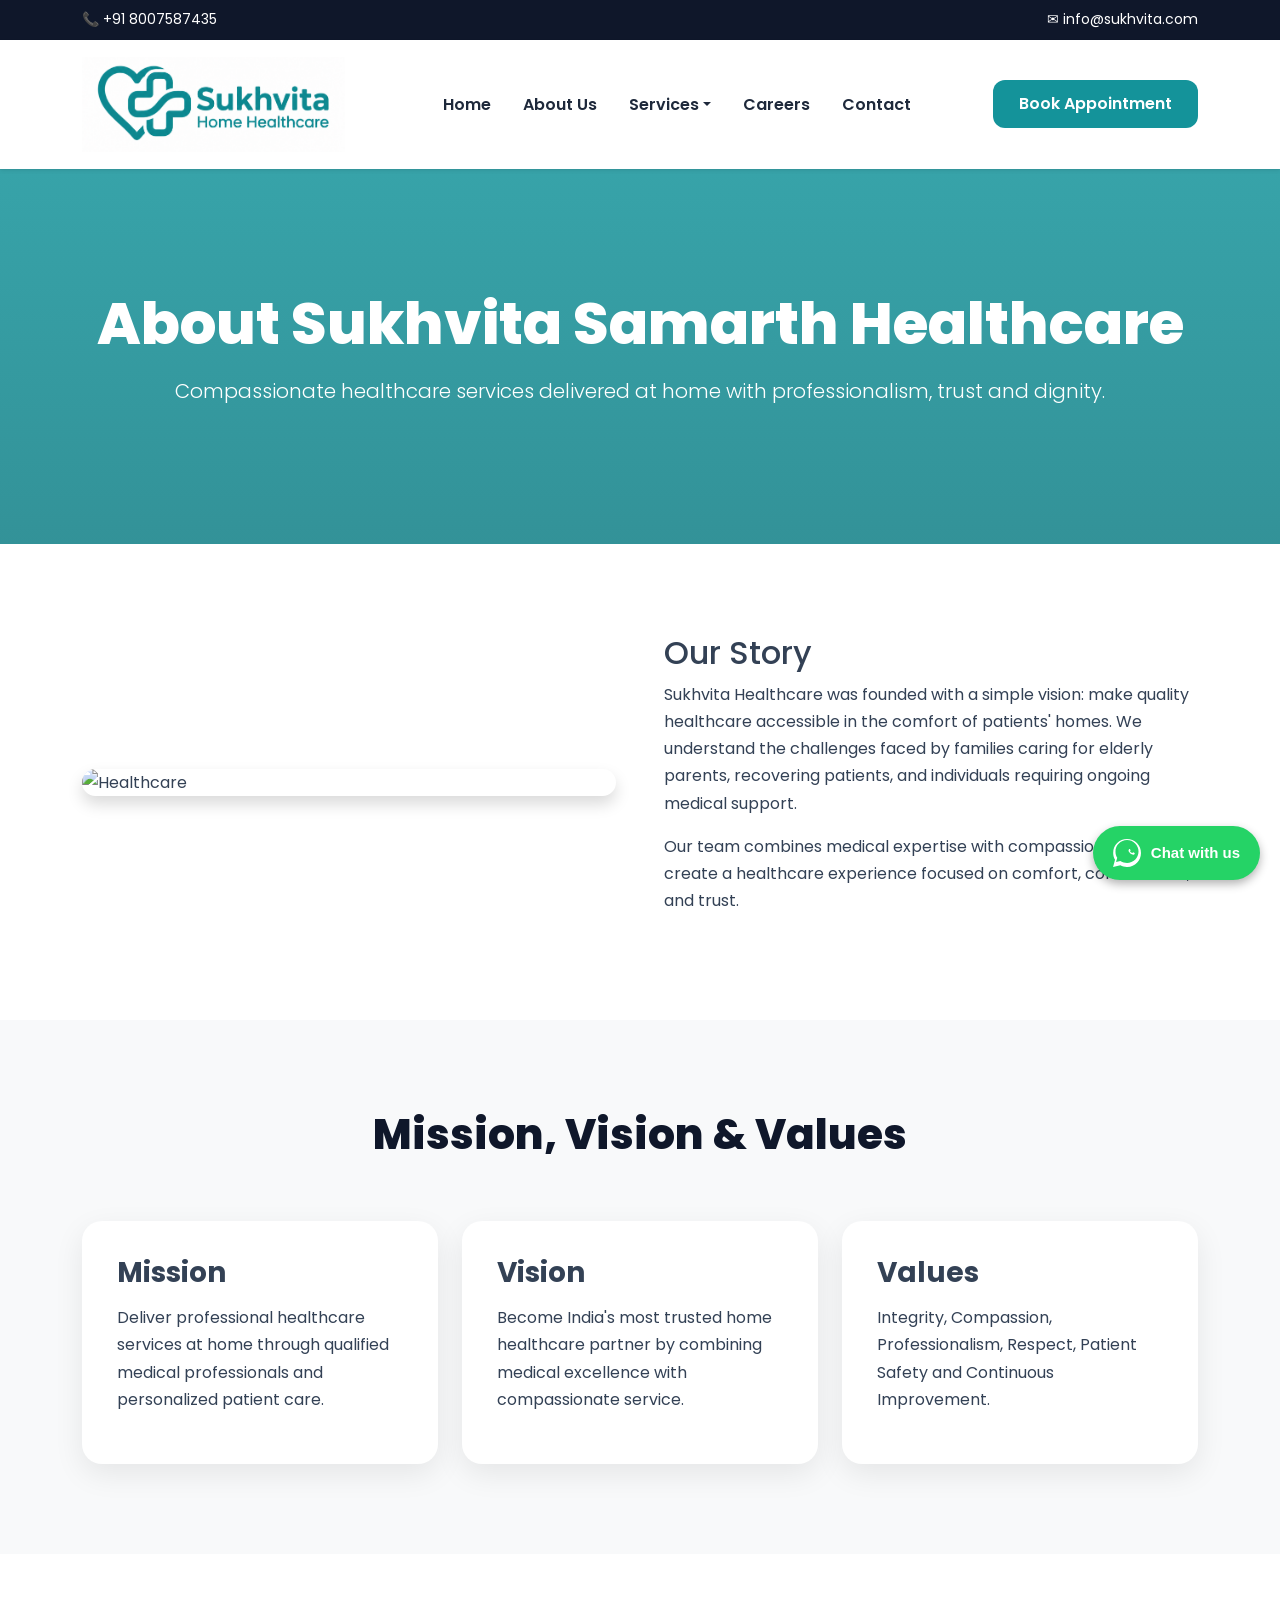
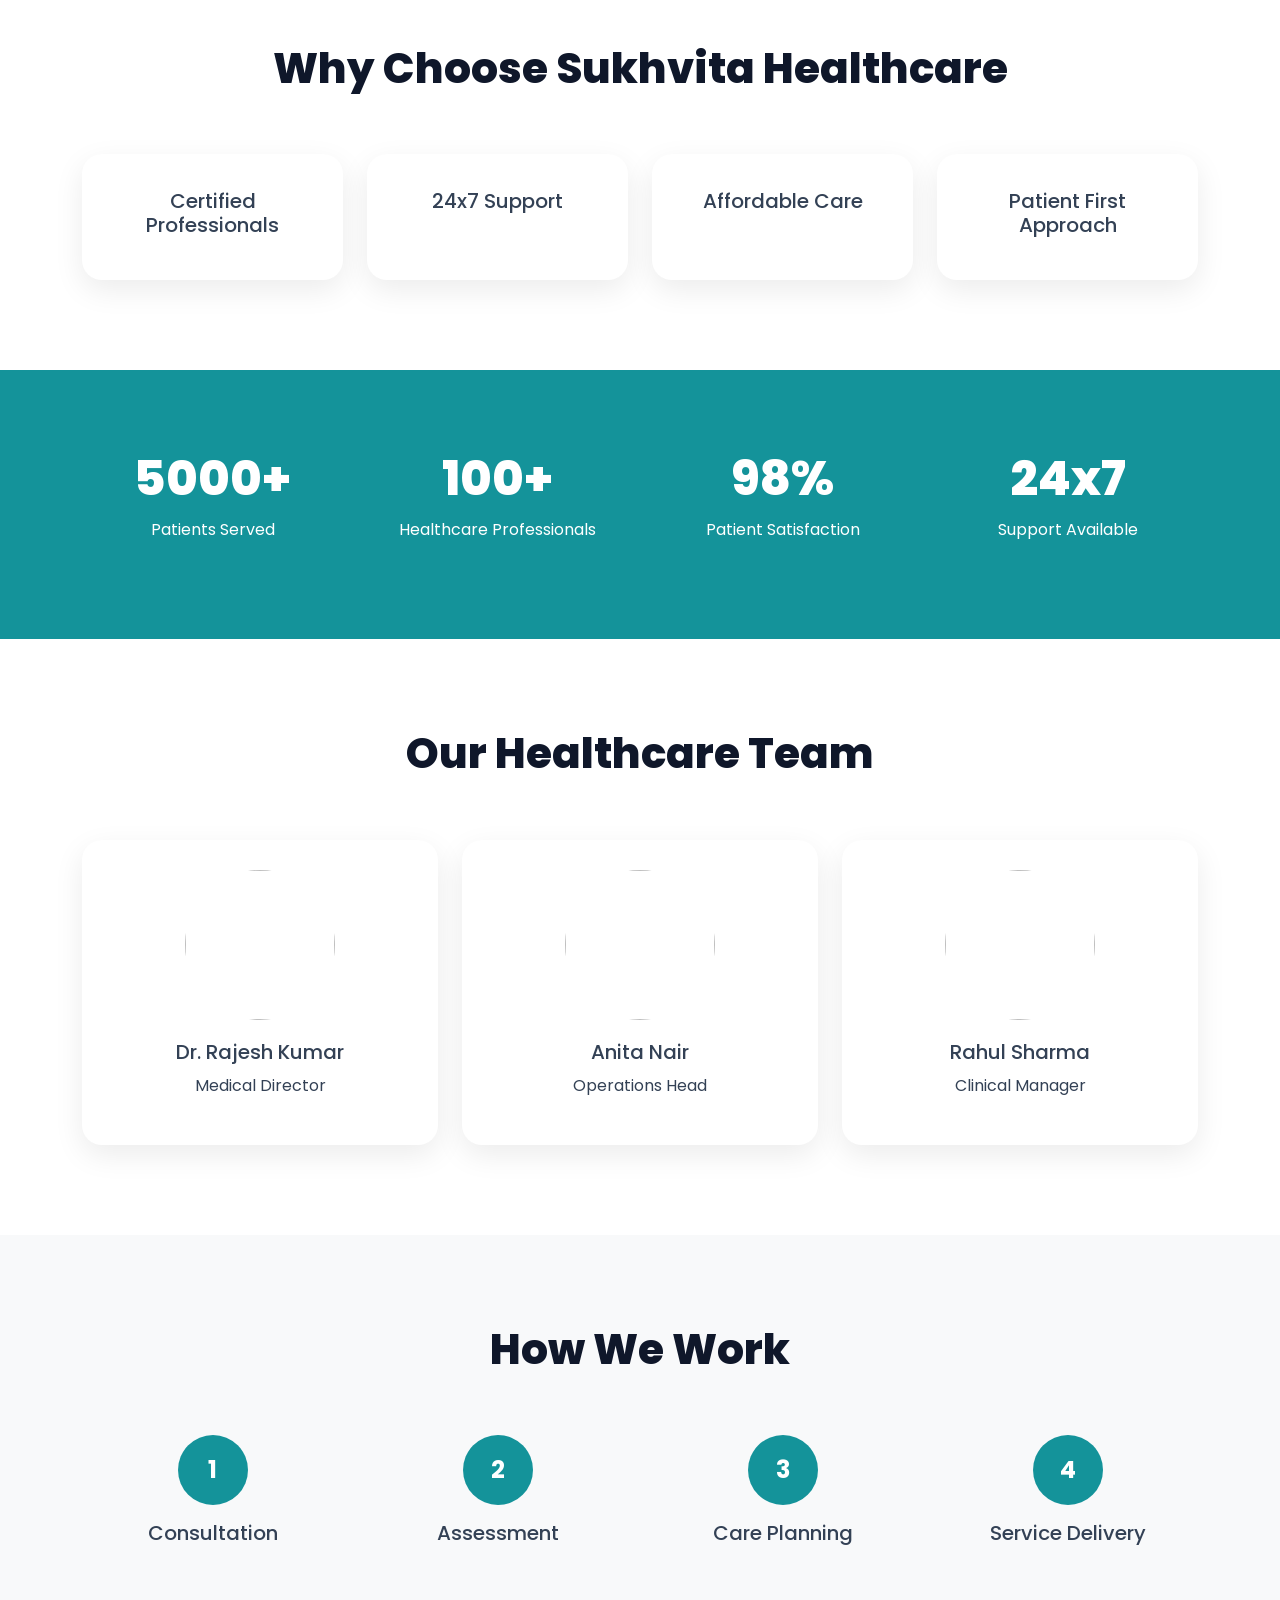
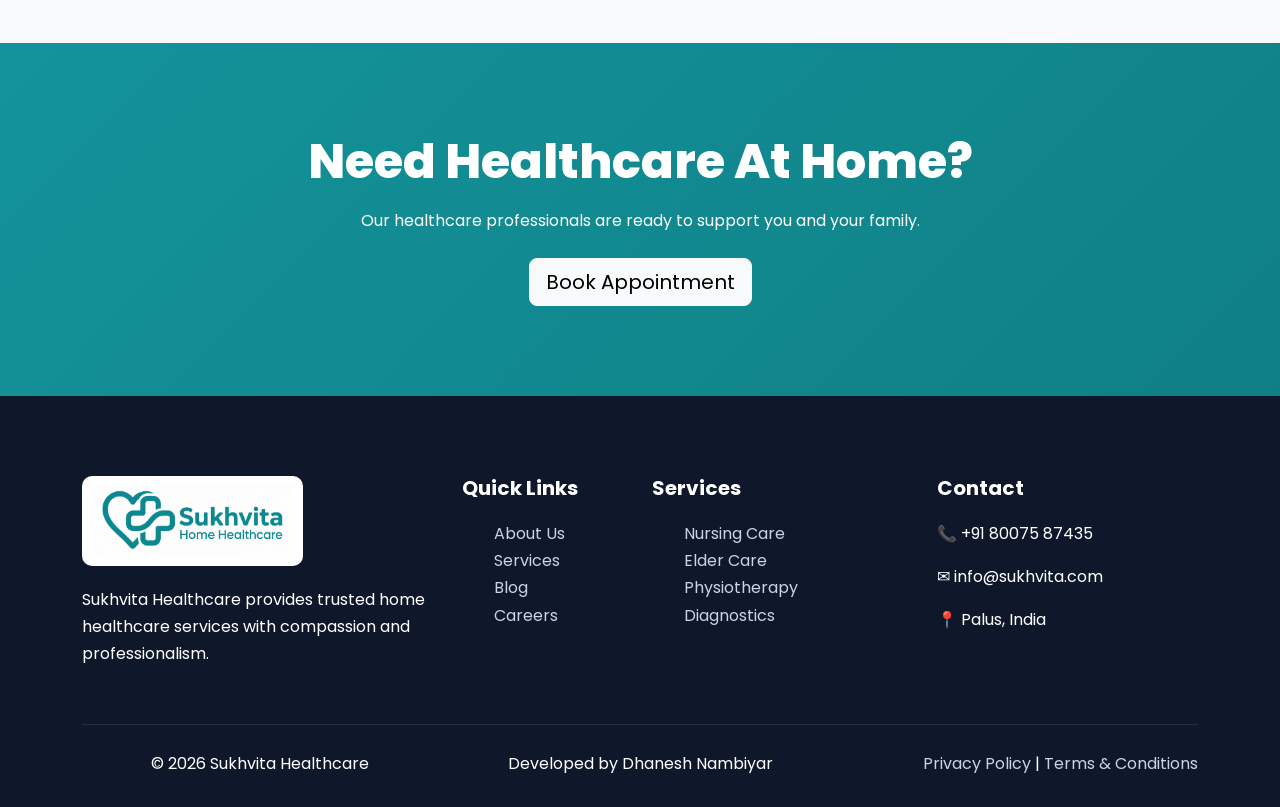
==== commit 248343a6: "update" ====
--- a/about.html
+++ b/about.html
@@ -65,7 +65,7 @@
 
 <section class="page-hero">
 <div class="container">
-<h1>111 About Sukhvita Samarth Healthcare</h1>
+<h1>About Sukhvita Samarth Healthcare</h1>
 <p class="lead mt-3">Compassionate healthcare services delivered at home with professionalism, trust and dignity.</p>
 </div>
 </section>
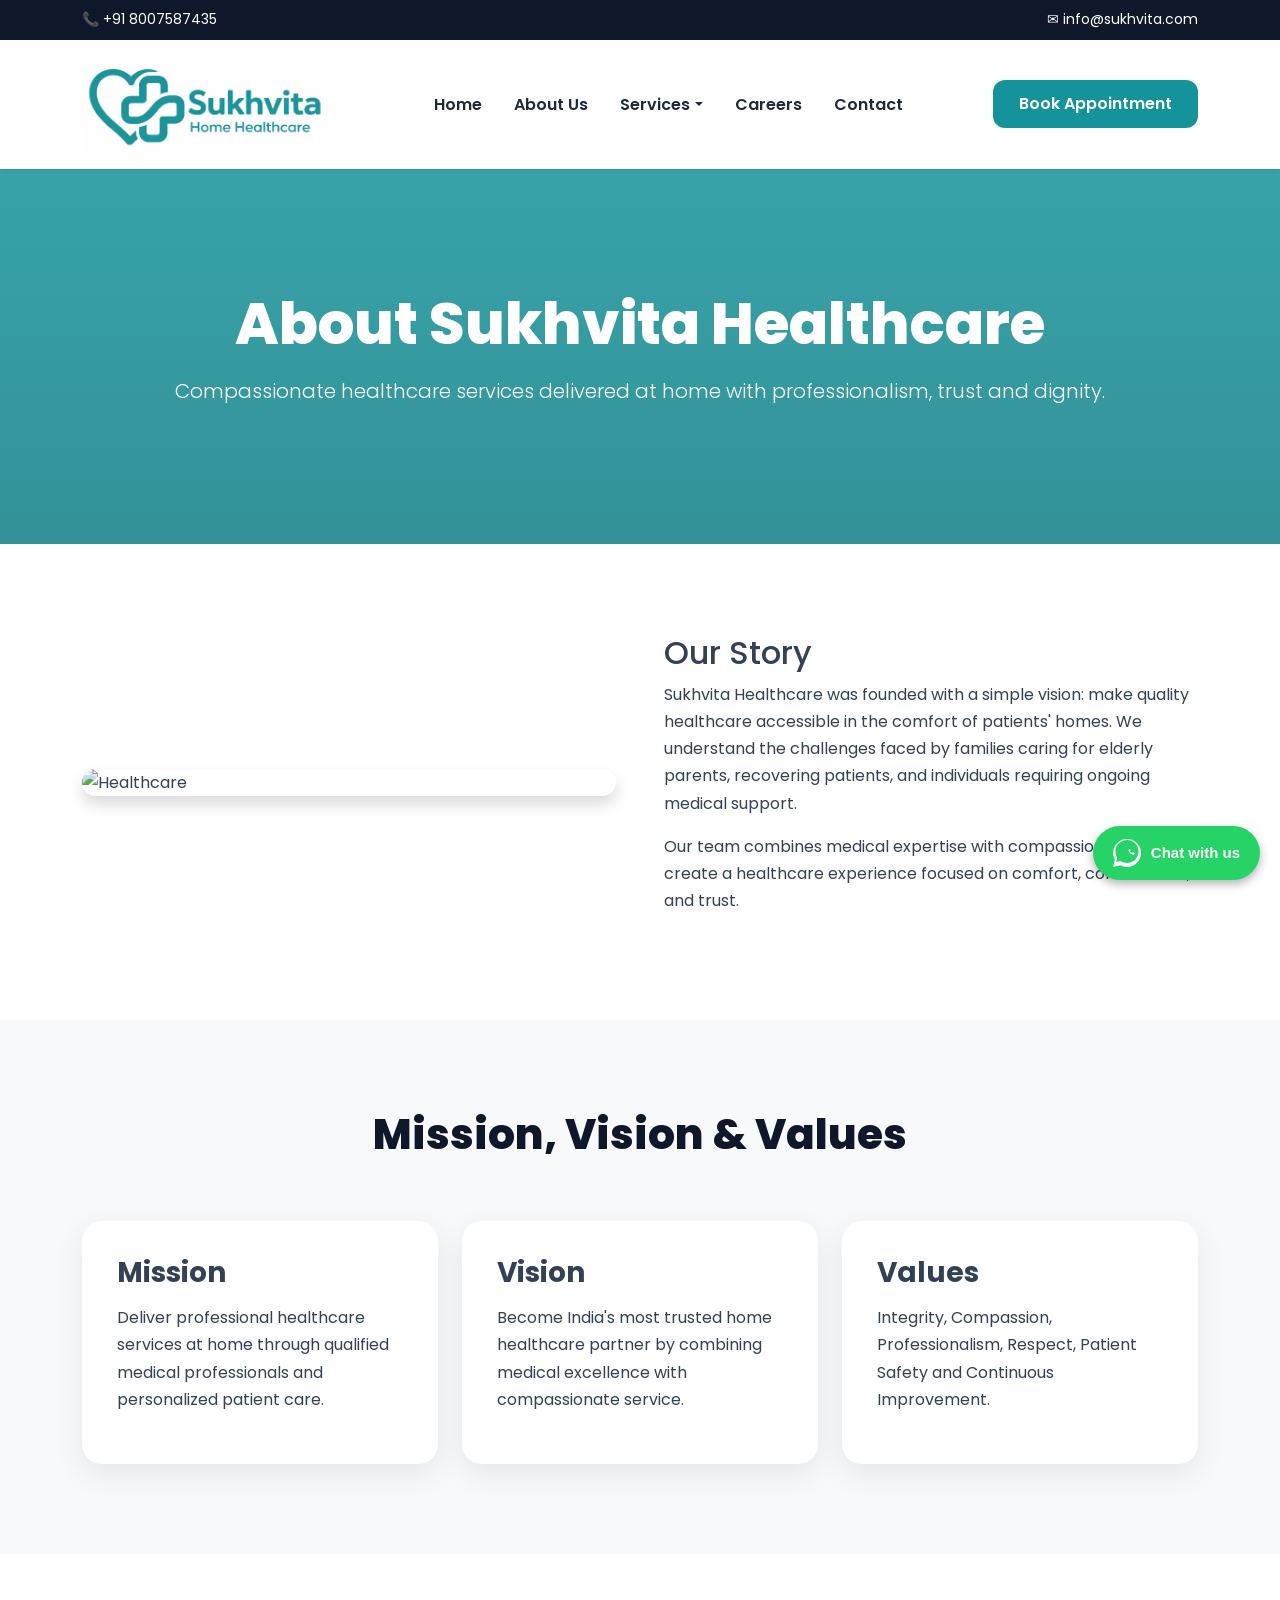
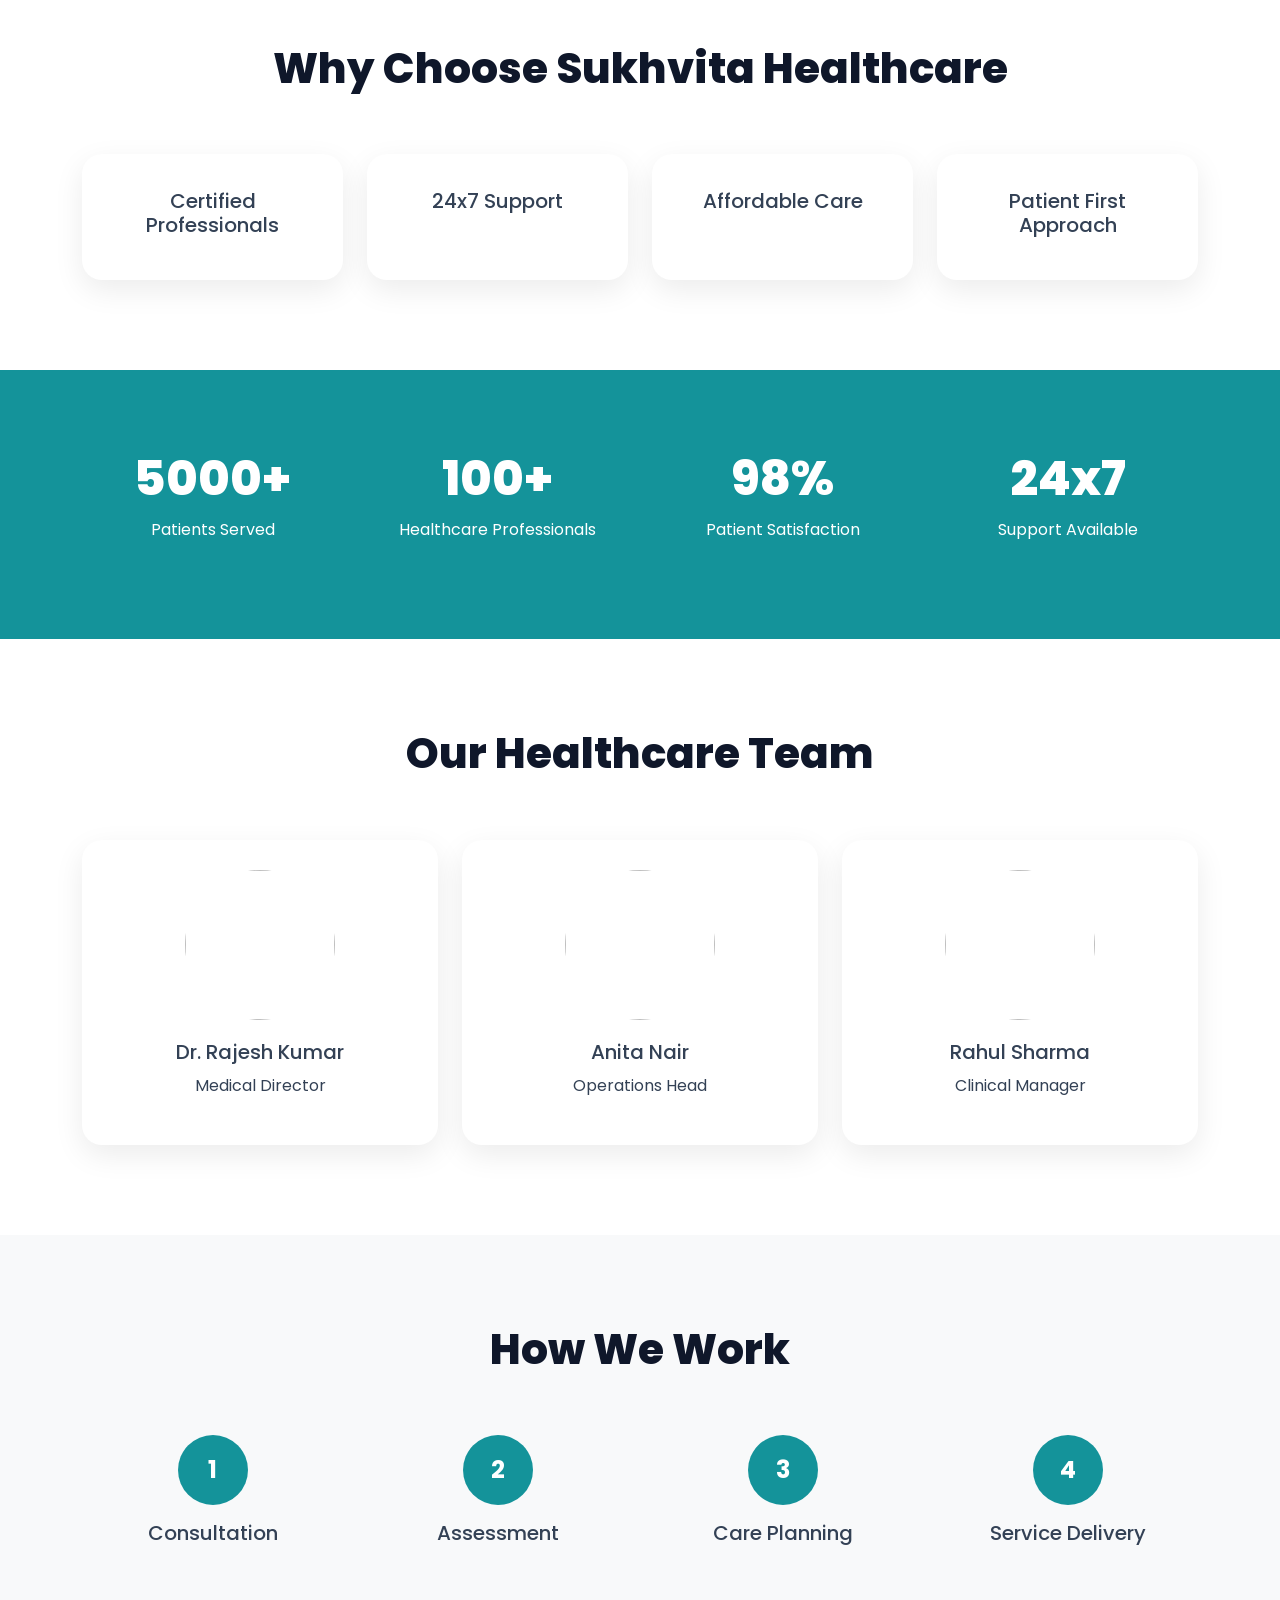
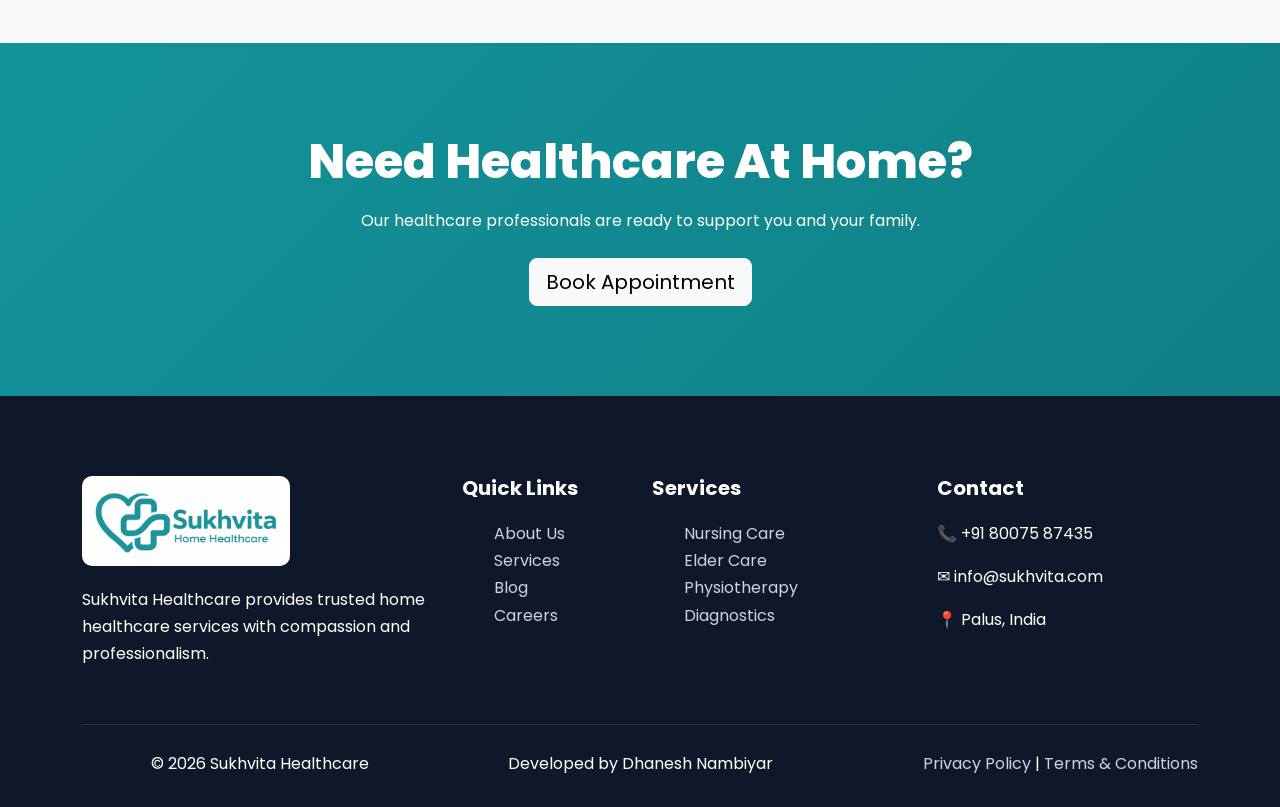
==== commit f67d9ab2: "Book Appoinment logic add" ====
--- a/about.html
+++ b/about.html
@@ -65,7 +65,7 @@
 
 <section class="page-hero">
 <div class="container">
-<h1>About Sukhvita Samarth Healthcare</h1>
+<h1>About Sukhvita Healthcare</h1>
 <p class="lead mt-3">Compassionate healthcare services delivered at home with professionalism, trust and dignity.</p>
 </div>
 </section>
--- a/css/styles.css
+++ b/css/styles.css
@@ -111,7 +111,7 @@
 /* Hero */
 .hero-section{
   padding:100px 0;
-  background:linear-gradient(135deg,#f8ffff,#eaf9fa);
+  background:linear-gradient(135deg,#b7f3f3,#eaf9fa);
 }
 
 .hero-badge{
@@ -511,3 +511,87 @@
     padding:60px 0;
   }
 }
+
+/*---------------------@@@@@@@@@@@------------------*/
+/* Modal Steps */
+.step-circle {
+  width: 40px; height: 40px;
+  border-radius: 50%;
+  background: #eaf9fa;
+  color: #14939A;
+  display: flex; align-items: center; justify-content: center;
+  font-weight: 600;
+}
+.step-circle.active {
+  background: #14939A;
+  color: #fff;
+}
+.step-line {
+  width: 60px; height: 3px;
+  background: #eaf9fa;
+  margin: auto 8px;
+}
+.form-step { display: none; }
+.form-step.active { display: block; }
+
+/* Brand shades */
+.bg-brand-dark { background:#0F7F86; }
+.bg-brand-light { background:#EAF9FA; }
+
+/* Steps */
+.step-circle {
+  width:36px; height:36px;
+  border-radius:50%;
+  background:#eaf9fa;
+  color:#14939A;
+  display:flex; align-items:center; justify-content:center;
+  font-weight:600;
+}
+.step-circle.active { background:#14939A; color:#fff; }
+.step-line { width:50px; height:3px; background:#eaf9fa; margin:auto 8px; }
+
+.form-step { display:none; }
+.form-step.active { display:block; }
+
+/* Compact buttons */
+.btn-sm { padding:6px 16px; font-size:14px; }
+
+
+.bg-brand-dark { background:#0F7F86; }
+.bg-brand-light { background:#EAF9FA; }
+
+.step-circle {
+  width:36px; height:36px;
+  border-radius:50%;
+  background:#eaf9fa;
+  color:#14939A;
+  display:flex; align-items:center; justify-content:center;
+  font-weight:600;
+}
+.step-circle.active { background:#14939A; color:#fff; }
+.step-line { width:50px; height:3px; background:#eaf9fa; margin:auto 8px; }
+
+.form-step { display:none; }
+.form-step.active { display:block; }
+
+.btn-sm { padding:6px 16px; font-size:14px; }
+.modal-body { margin:0 auto; max-width:500px; } /* center with margin */
+
+/* Progress steps */
+.step-circle {
+  width:36px; height:36px;
+  border-radius:50%;
+  background:#d3d3d3; /* light grey */
+  color:#14939A;
+  display:flex; align-items:center; justify-content:center;
+  font-weight:600;
+}
+.step-circle.active { background:#14939A; color:#fff; }
+.step-line { width:50px; height:3px; background:#d3d3d3; margin:auto 8px; }
+
+.form-step { display:none; }
+.form-step.active { display:block; }
+
+.btn-sm { padding:6px 16px; font-size:14px; }
+.modal-body { margin:0 auto; max-width:500px; }
+
